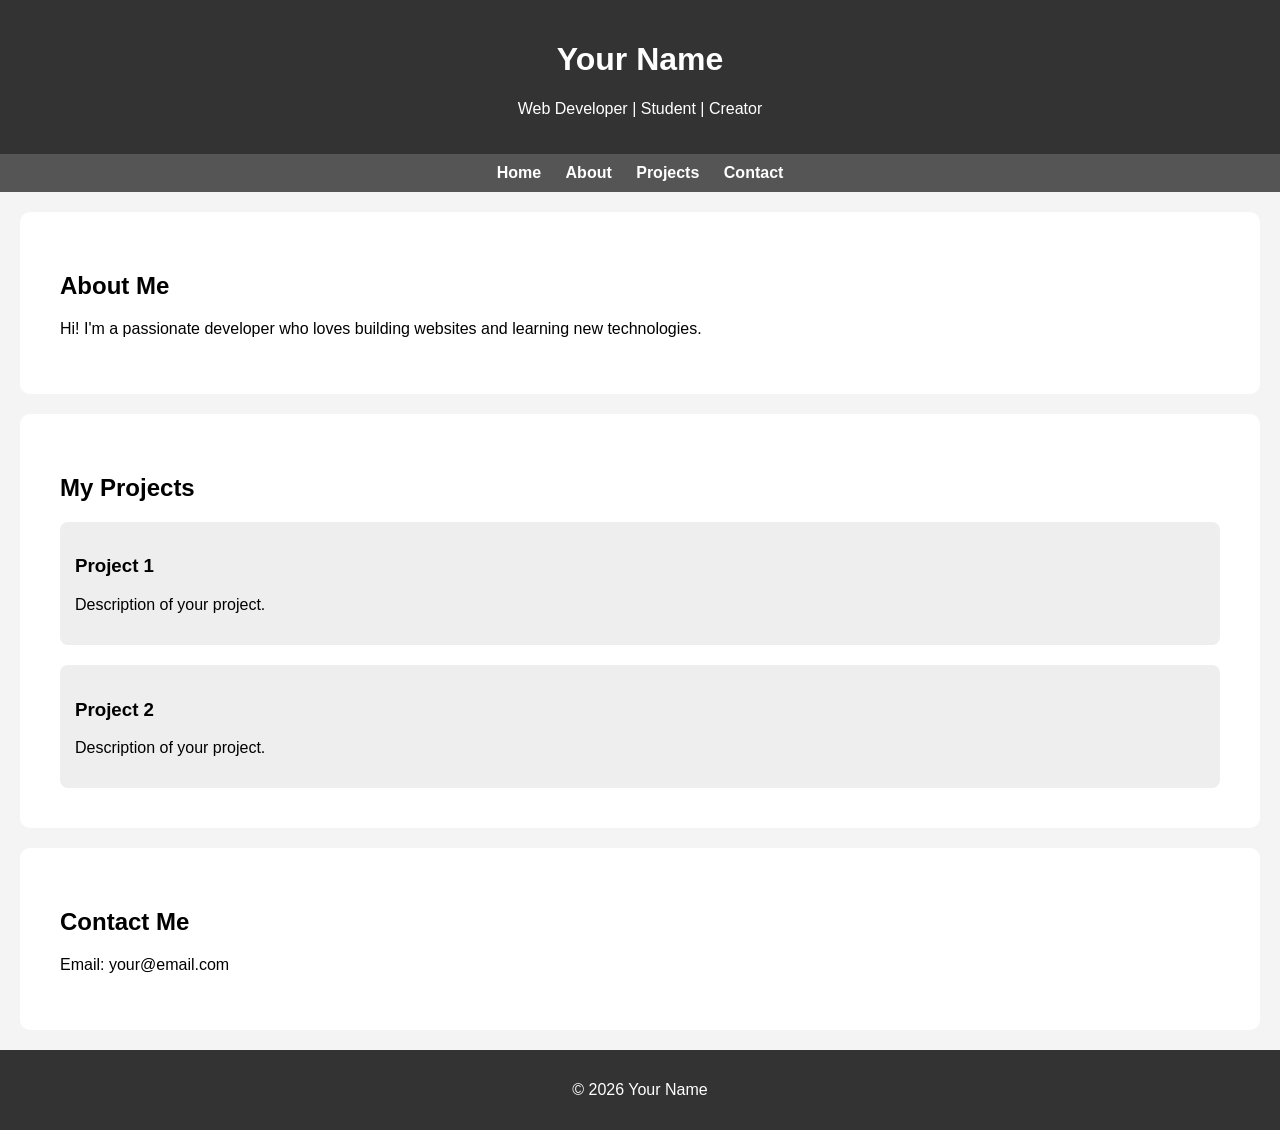
==== index.html @ 2c85042d "Added multiple pages" ====
<!DOCTYPE html>
<html lang="en">
<head>
    <meta charset="UTF-8">
    <meta name="viewport" content="width=device-width, initial-scale=1.0">
    <title>My Portfolio</title>
    <link rel="stylesheet" href="style.css">
</head>
<body>

    <!-- Header -->
    <header>
        <h1>Your Name</h1>
        <p>Web Developer | Student | Creator</p>
    </header>

    <!-- Navigation -->
   <nav>
    <a href="index.html">Home</a>
    <a href="about.html">About</a>
    <a href="projects.html">Projects</a>
    <a href="contact.html">Contact</a>
</nav>
    </nav>

    <!-- About Section -->
    <section id="about">
        <h2>About Me</h2>
        <p>
            Hi! I'm a passionate developer who loves building websites and learning new technologies.
        </p>
    </section>

    <!-- Projects Section -->
    <section id="projects">
        <h2>My Projects</h2>

        <div class="project">
            <h3>Project 1</h3>
            <p>Description of your project.</p>
        </div>

        <div class="project">
            <h3>Project 2</h3>
            <p>Description of your project.</p>
        </div>

    </section>

    <!-- Contact Section -->
    <section id="contact">
        <h2>Contact Me</h2>
        <p>Email: your@email.com</p>
    </section>

    <!-- Footer -->
    <footer>
        <p>© 2026 Your Name</p>
    </footer>

</body>
</html>
---- style.css ----
body {
    font-family: Arial, sans-serif;
    margin: 0;
    background-color: #f4f4f4;
}

header {
    background: #333;
    color: white;
    text-align: center;
    padding: 20px;
}

nav {
    background: #555;
    padding: 10px;
    text-align: center;
}

nav a {
    color: white;
    margin: 10px;
    text-decoration: none;
    font-weight: bold;
}

nav a:hover {
    color: #ff9800;
}

section {
    padding: 40px;
    margin: 20px;
    background: white;
    border-radius: 10px;
}

.project {
    margin-top: 20px;
    padding: 15px;
    background: #eee;
    border-radius: 8px;
}

footer {
    text-align: center;
    padding: 15px;
    background: #333;
    color: white;
}
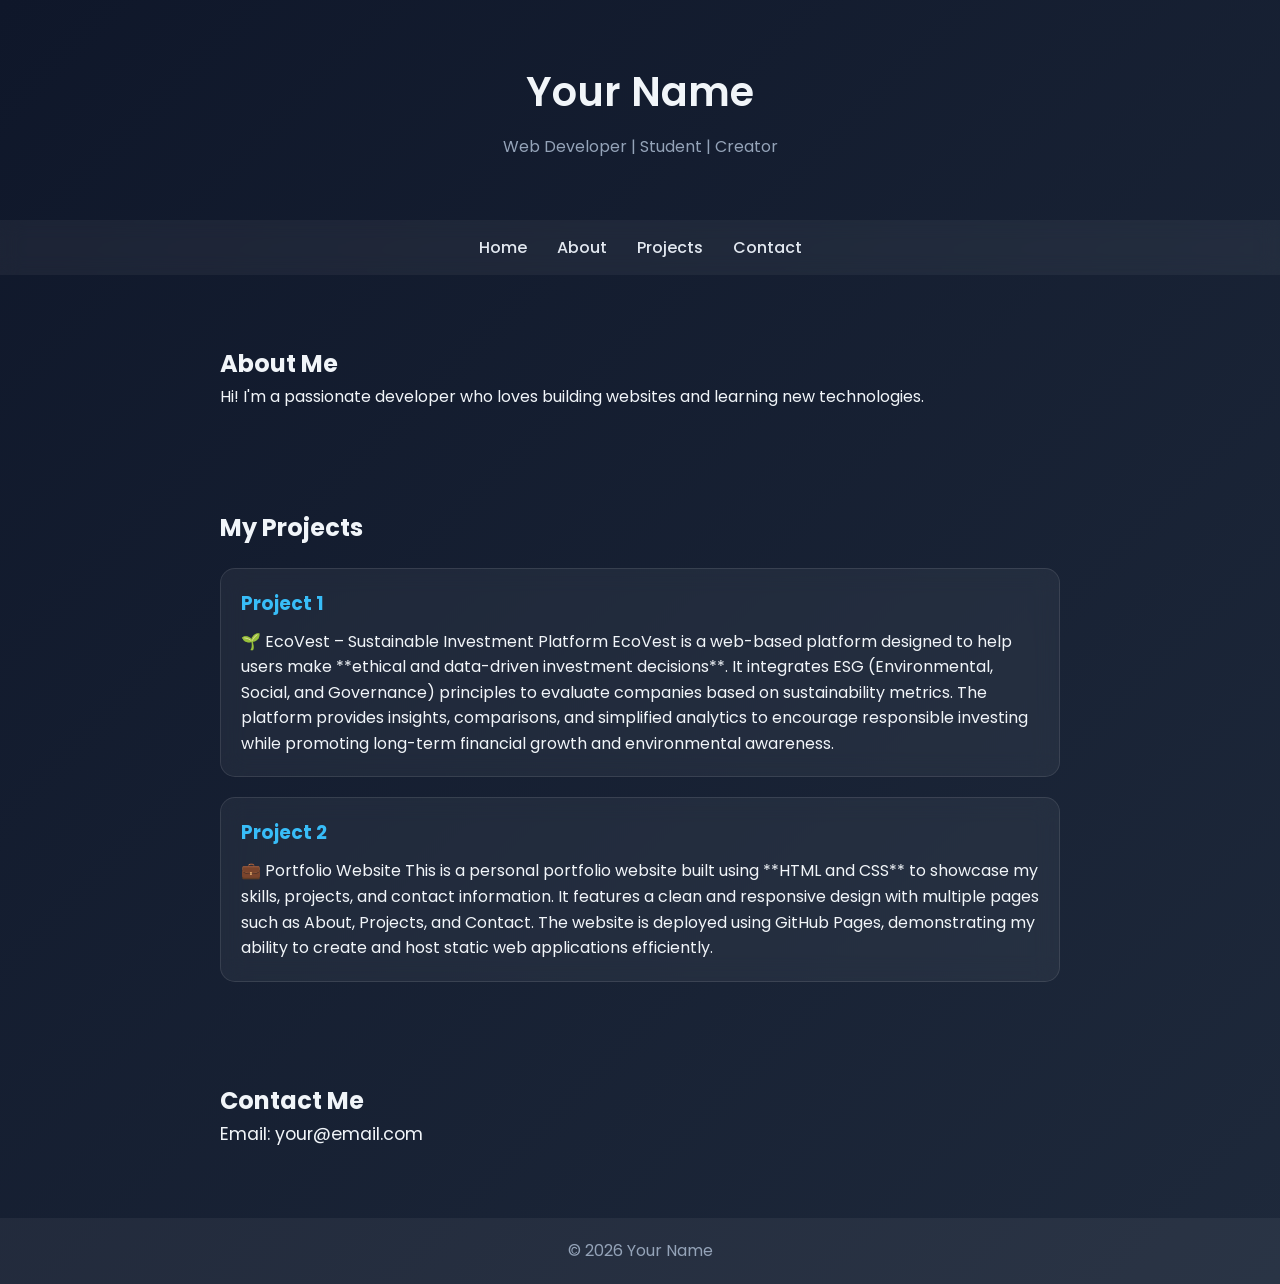
==== commit 3a19ad50: "Made changes to the design" ====
--- a/index.html
+++ b/index.html
@@ -37,12 +37,18 @@
 
         <div class="project">
             <h3>Project 1</h3>
-            <p>Description of your project.</p>
+            <p>🌱 EcoVest – Sustainable Investment Platform
+                EcoVest is a web-based platform designed to help users make **ethical and data-driven investment decisions**. It integrates ESG (Environmental, Social, and Governance) principles to evaluate companies based on sustainability metrics. The platform provides insights, comparisons, and simplified analytics to encourage responsible investing while promoting long-term financial growth and environmental awareness.
+</p>
         </div>
 
         <div class="project">
             <h3>Project 2</h3>
-            <p>Description of your project.</p>
+            <p>
+                💼 Portfolio Website
+                This is a personal portfolio website built using **HTML and CSS** to showcase my skills, projects, and contact information. It features a clean and responsive design with multiple pages such as About, Projects, and Contact. The website is deployed using GitHub Pages, demonstrating my ability to create and host static web applications efficiently.
+            </p>    
+                
         </div>
 
     </section>
--- a/style.css
+++ b/style.css
@@ -1,50 +1,129 @@
-body {
-    font-family: Arial, sans-serif;
+/* 🌐 Google Font */
+@import url('https://fonts.googleapis.com/css2?family=Poppins:wght@300;400;600&display=swap');
+
+/* 🔥 Reset */
+* {
     margin: 0;
-    background-color: #f4f4f4;
+    padding: 0;
+    box-sizing: border-box;
 }
 
-header {
-    background: #333;
-    color: white;
-    text-align: center;
-    padding: 20px;
+/* 🌙 Body */
+body {
+    font-family: 'Poppins', sans-serif;
+    background: linear-gradient(135deg, #0f172a, #1e293b);
+    color: #f1f5f9;
+    line-height: 1.6;
 }
 
+/* 🧭 Navbar */
 nav {
-    background: #555;
-    padding: 10px;
-    text-align: center;
+    display: flex;
+    justify-content: center;
+    gap: 30px;
+    padding: 15px;
+    background: rgba(255, 255, 255, 0.05);
+    backdrop-filter: blur(10px);
+    position: sticky;
+    top: 0;
 }
 
 nav a {
-    color: white;
-    margin: 10px;
+    color: #e2e8f0;
     text-decoration: none;
-    font-weight: bold;
+    font-weight: 500;
+    transition: 0.3s;
 }
 
 nav a:hover {
-    color: #ff9800;
+    color: #38bdf8;
 }
 
-section {
-    padding: 40px;
-    margin: 20px;
-    background: white;
-    border-radius: 10px;
+/* 🏠 Header */
+header {
+    text-align: center;
+    padding: 60px 20px;
 }
 
-.project {
-    margin-top: 20px;
-    padding: 15px;
-    background: #eee;
-    border-radius: 8px;
+header h1 {
+    font-size: 2.5rem;
+    font-weight: 600;
 }
 
+header p {
+    margin-top: 10px;
+    color: #94a3b8;
+}
+
+/* 📦 Sections */
+section {
+    max-width: 900px;
+    margin: 40px auto;
+    padding: 30px;
+}
+
+/* 💼 Project Cards */
+.project {
+    background: rgba(255, 255, 255, 0.05);
+    padding: 20px;
+    margin-top: 20px;
+    border-radius: 15px;
+    backdrop-filter: blur(12px);
+    transition: 0.3s ease;
+    border: 1px solid rgba(255,255,255,0.1);
+}
+
+.project:hover {
+    transform: translateY(-8px) scale(1.02);
+    background: rgba(255, 255, 255, 0.08);
+}
+
+.project h3 {
+    margin-bottom: 10px;
+    color: #38bdf8;
+}
+
+/* ✨ Buttons (if you add later) */
+button {
+    padding: 10px 20px;
+    border: none;
+    background: #38bdf8;
+    color: #0f172a;
+    border-radius: 8px;
+    cursor: pointer;
+    transition: 0.3s;
+}
+
+button:hover {
+    background: #0ea5e9;
+}
+
+/* 📞 Contact */
+#contact p {
+    font-size: 1.1rem;
+}
+
+/* 📄 Footer */
 footer {
     text-align: center;
-    padding: 15px;
-    background: #333;
-    color: white;
+    padding: 20px;
+    margin-top: 40px;
+    background: rgba(255,255,255,0.05);
+    color: #94a3b8;
+}
+
+/* 📱 Responsive */
+@media (max-width: 768px) {
+    nav {
+        flex-wrap: wrap;
+        gap: 15px;
+    }
+
+    header h1 {
+        font-size: 2rem;
+    }
+
+    section {
+        padding: 20px;
+    }
 }
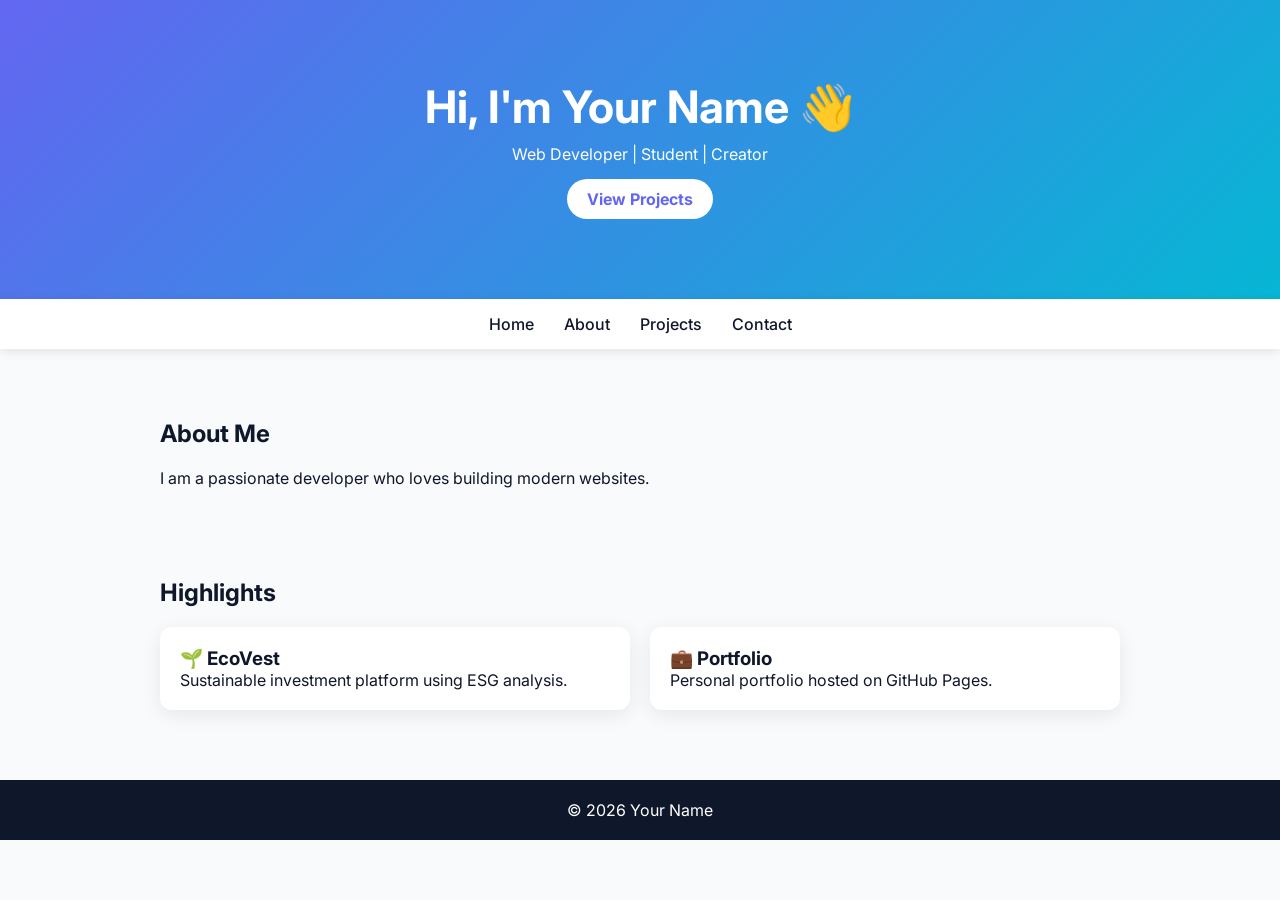
==== commit 4550282b: "Full redesign of all pages" ====
--- a/index.html
+++ b/index.html
@@ -1,68 +1,47 @@
 <!DOCTYPE html>
-<html lang="en">
+<html>
 <head>
-    <meta charset="UTF-8">
-    <meta name="viewport" content="width=device-width, initial-scale=1.0">
-    <title>My Portfolio</title>
+    <title>Portfolio</title>
     <link rel="stylesheet" href="style.css">
 </head>
 <body>
 
-    <!-- Header -->
-    <header>
-        <h1>Your Name</h1>
-        <p>Web Developer | Student | Creator</p>
-    </header>
+<div class="hero">
+    <h1>Hi, I'm Your Name 👋</h1>
+    <p>Web Developer | Student | Creator</p>
+    <a href="projects.html" class="btn">View Projects</a>
+</div>
 
-    <!-- Navigation -->
-   <nav>
+<nav>
     <a href="index.html">Home</a>
     <a href="about.html">About</a>
     <a href="projects.html">Projects</a>
     <a href="contact.html">Contact</a>
 </nav>
-    </nav>
 
-    <!-- About Section -->
-    <section id="about">
-        <h2>About Me</h2>
-        <p>
-            Hi! I'm a passionate developer who loves building websites and learning new technologies.
-        </p>
-    </section>
+<section>
+    <h2>About Me</h2>
+    <p>I am a passionate developer who loves building modern websites.</p>
+</section>
 
-    <!-- Projects Section -->
-    <section id="projects">
-        <h2>My Projects</h2>
-
-        <div class="project">
-            <h3>Project 1</h3>
-            <p>🌱 EcoVest – Sustainable Investment Platform
-                EcoVest is a web-based platform designed to help users make **ethical and data-driven investment decisions**. It integrates ESG (Environmental, Social, and Governance) principles to evaluate companies based on sustainability metrics. The platform provides insights, comparisons, and simplified analytics to encourage responsible investing while promoting long-term financial growth and environmental awareness.
-</p>
+<section>
+    <h2>Highlights</h2>
+    <div class="cards">
+        <div class="card">
+            <h3>🌱 EcoVest</h3>
+            <p>Sustainable investment platform using ESG analysis.</p>
         </div>
 
-        <div class="project">
-            <h3>Project 2</h3>
-            <p>
-                💼 Portfolio Website
-                This is a personal portfolio website built using **HTML and CSS** to showcase my skills, projects, and contact information. It features a clean and responsive design with multiple pages such as About, Projects, and Contact. The website is deployed using GitHub Pages, demonstrating my ability to create and host static web applications efficiently.
-            </p>    
-                
+        <div class="card">
+            <h3>💼 Portfolio</h3>
+            <p>Personal portfolio hosted on GitHub Pages.</p>
         </div>
+    </div>
+</section>
 
-    </section>
-
-    <!-- Contact Section -->
-    <section id="contact">
-        <h2>Contact Me</h2>
-        <p>Email: your@email.com</p>
-    </section>
-
-    <!-- Footer -->
-    <footer>
-        <p>© 2026 Your Name</p>
-    </footer>
+<footer>
+    <p>© 2026 Your Name</p>
+</footer>
 
 </body>
 </html>
--- a/style.css
+++ b/style.css
@@ -1,129 +1,103 @@
-/* 🌐 Google Font */
-@import url('https://fonts.googleapis.com/css2?family=Poppins:wght@300;400;600&display=swap');
+@import url('https://fonts.googleapis.com/css2?family=Inter:wght@300;400;600&display=swap');
 
-/* 🔥 Reset */
 * {
     margin: 0;
     padding: 0;
     box-sizing: border-box;
 }
 
-/* 🌙 Body */
 body {
-    font-family: 'Poppins', sans-serif;
-    background: linear-gradient(135deg, #0f172a, #1e293b);
-    color: #f1f5f9;
-    line-height: 1.6;
+    font-family: 'Inter', sans-serif;
+    background: #f8fafc;
+    color: #0f172a;
 }
 
-/* 🧭 Navbar */
+/* NAVBAR */
 nav {
     display: flex;
     justify-content: center;
     gap: 30px;
     padding: 15px;
-    background: rgba(255, 255, 255, 0.05);
-    backdrop-filter: blur(10px);
-    position: sticky;
-    top: 0;
+    background: white;
+    box-shadow: 0 2px 10px rgba(0,0,0,0.1);
 }
 
 nav a {
-    color: #e2e8f0;
     text-decoration: none;
+    color: #0f172a;
     font-weight: 500;
+}
+
+nav a:hover {
+    color: #6366f1;
+}
+
+/* HERO */
+.hero {
+    background: linear-gradient(135deg, #6366f1, #06b6d4);
+    color: white;
+    text-align: center;
+    padding: 80px 20px;
+}
+
+.hero h1 {
+    font-size: 2.8rem;
+}
+
+.hero p {
+    margin-top: 10px;
+}
+
+/* SECTIONS */
+section {
+    max-width: 1000px;
+    margin: 50px auto;
+    padding: 20px;
+}
+
+h2 {
+    margin-bottom: 20px;
+}
+
+/* CARDS */
+.cards {
+    display: grid;
+    grid-template-columns: repeat(auto-fit, minmax(250px, 1fr));
+    gap: 20px;
+}
+
+.card {
+    background: white;
+    padding: 20px;
+    border-radius: 12px;
+    box-shadow: 0 5px 20px rgba(0,0,0,0.08);
     transition: 0.3s;
 }
 
-nav a:hover {
-    color: #38bdf8;
+.card:hover {
+    transform: translateY(-8px);
 }
 
-/* 🏠 Header */
-header {
-    text-align: center;
-    padding: 60px 20px;
-}
-
-header h1 {
-    font-size: 2.5rem;
-    font-weight: 600;
-}
-
-header p {
-    margin-top: 10px;
-    color: #94a3b8;
-}
-
-/* 📦 Sections */
-section {
-    max-width: 900px;
-    margin: 40px auto;
-    padding: 30px;
-}
-
-/* 💼 Project Cards */
-.project {
-    background: rgba(255, 255, 255, 0.05);
-    padding: 20px;
-    margin-top: 20px;
-    border-radius: 15px;
-    backdrop-filter: blur(12px);
-    transition: 0.3s ease;
-    border: 1px solid rgba(255,255,255,0.1);
-}
-
-.project:hover {
-    transform: translateY(-8px) scale(1.02);
-    background: rgba(255, 255, 255, 0.08);
-}
-
-.project h3 {
-    margin-bottom: 10px;
-    color: #38bdf8;
-}
-
-/* ✨ Buttons (if you add later) */
-button {
-    padding: 10px 20px;
-    border: none;
-    background: #38bdf8;
-    color: #0f172a;
-    border-radius: 8px;
-    cursor: pointer;
-    transition: 0.3s;
-}
-
-button:hover {
-    background: #0ea5e9;
-}
-
-/* 📞 Contact */
-#contact p {
-    font-size: 1.1rem;
-}
-
-/* 📄 Footer */
+/* FOOTER */
 footer {
     text-align: center;
     padding: 20px;
-    margin-top: 40px;
-    background: rgba(255,255,255,0.05);
-    color: #94a3b8;
+    background: #0f172a;
+    color: white;
 }
 
-/* 📱 Responsive */
-@media (max-width: 768px) {
-    nav {
-        flex-wrap: wrap;
-        gap: 15px;
-    }
+/* BUTTON */
+.btn {
+    display: inline-block;
+    margin-top: 15px;
+    padding: 10px 20px;
+    background: white;
+    color: #6366f1;
+    border-radius: 20px;
+    text-decoration: none;
+    font-weight: bold;
+}
 
-    header h1 {
-        font-size: 2rem;
-    }
-
-    section {
-        padding: 20px;
-    }
+.btn:hover {
+    background: #e0e7ff;
 }
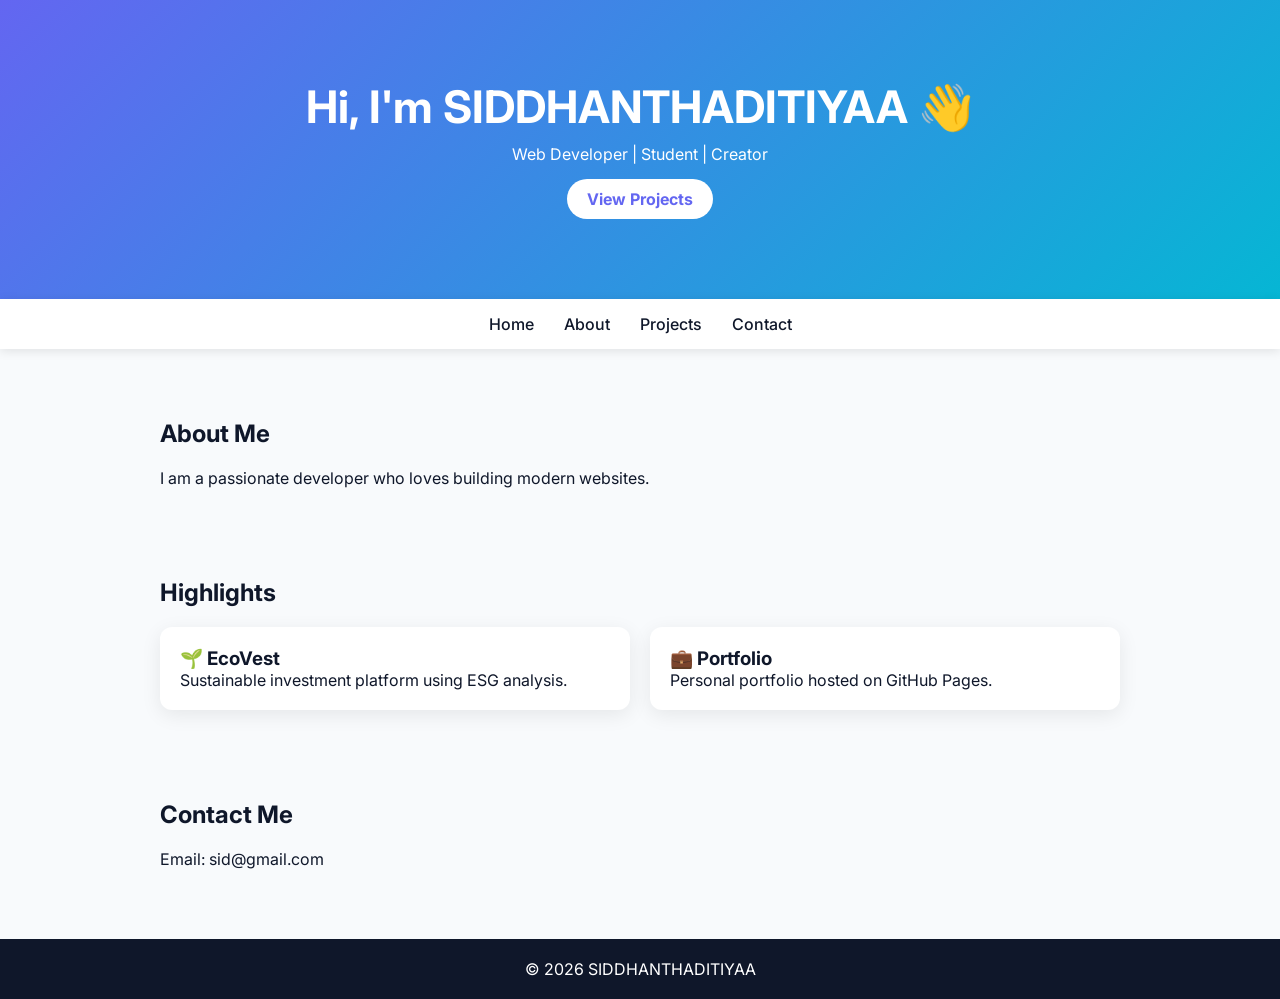
==== commit 85fe8cbb: "Minor changes of all pages" ====
--- a/index.html
+++ b/index.html
@@ -7,7 +7,7 @@
 <body>
 
 <div class="hero">
-    <h1>Hi, I'm Your Name 👋</h1>
+    <h1>Hi, I'm SIDDHANTHADITIYAA 👋</h1>
     <p>Web Developer | Student | Creator</p>
     <a href="projects.html" class="btn">View Projects</a>
 </div>
@@ -39,8 +39,14 @@
     </div>
 </section>
 
+<!-- ✅ NEW CONTACT SECTION -->
+<section>
+    <h2>Contact Me</h2>
+    <p>Email: sid@gmail.com</p>
+</section>
+
 <footer>
-    <p>© 2026 Your Name</p>
+    <p>© 2026 SIDDHANTHADITIYAA</p>
 </footer>
 
 </body>
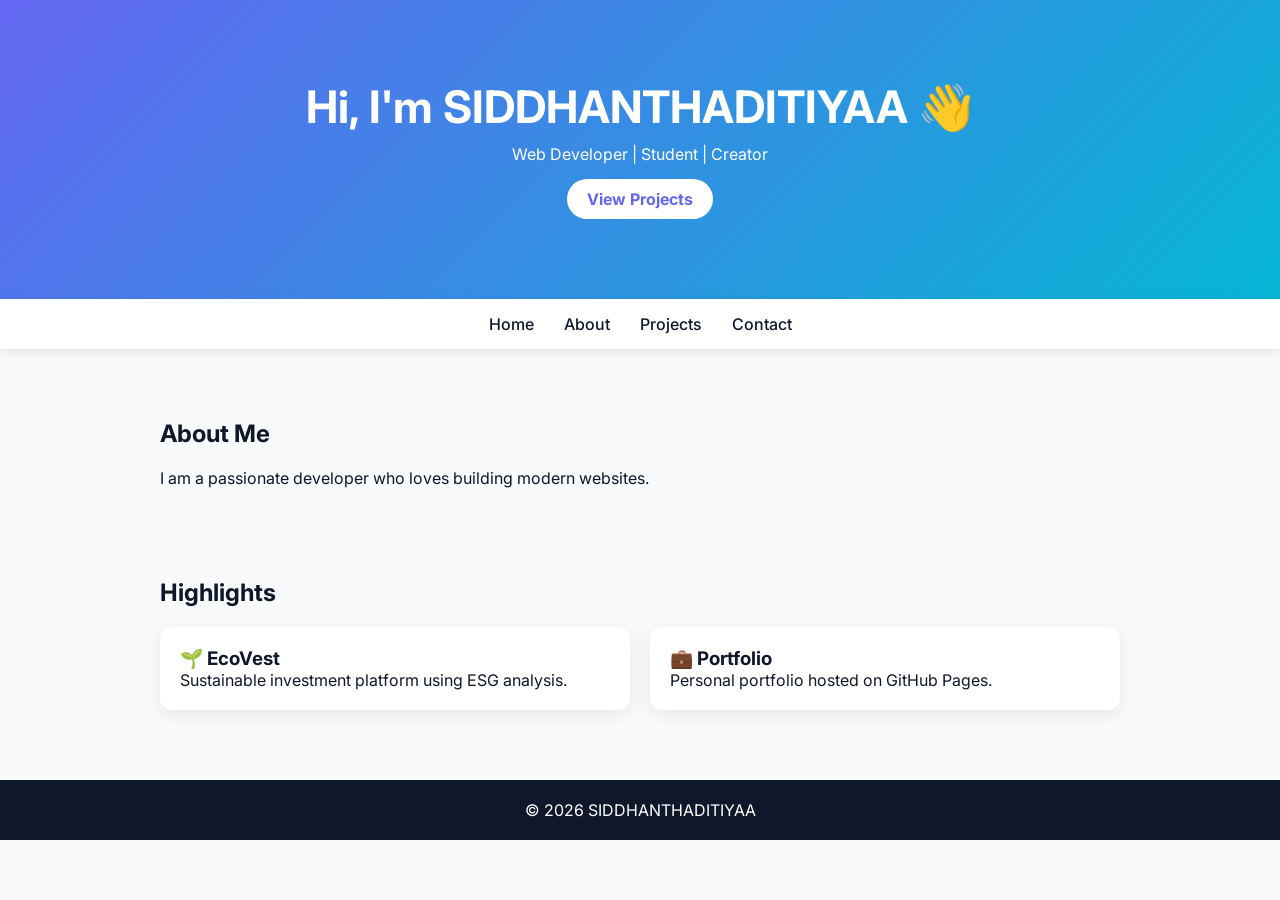
==== commit 97a628da: "Minor changes in index page" ====
--- a/index.html
+++ b/index.html
@@ -39,12 +39,6 @@
     </div>
 </section>
 
-<!-- ✅ NEW CONTACT SECTION -->
-<section>
-    <h2>Contact Me</h2>
-    <p>Email: sid@gmail.com</p>
-</section>
-
 <footer>
     <p>© 2026 SIDDHANTHADITIYAA</p>
 </footer>
